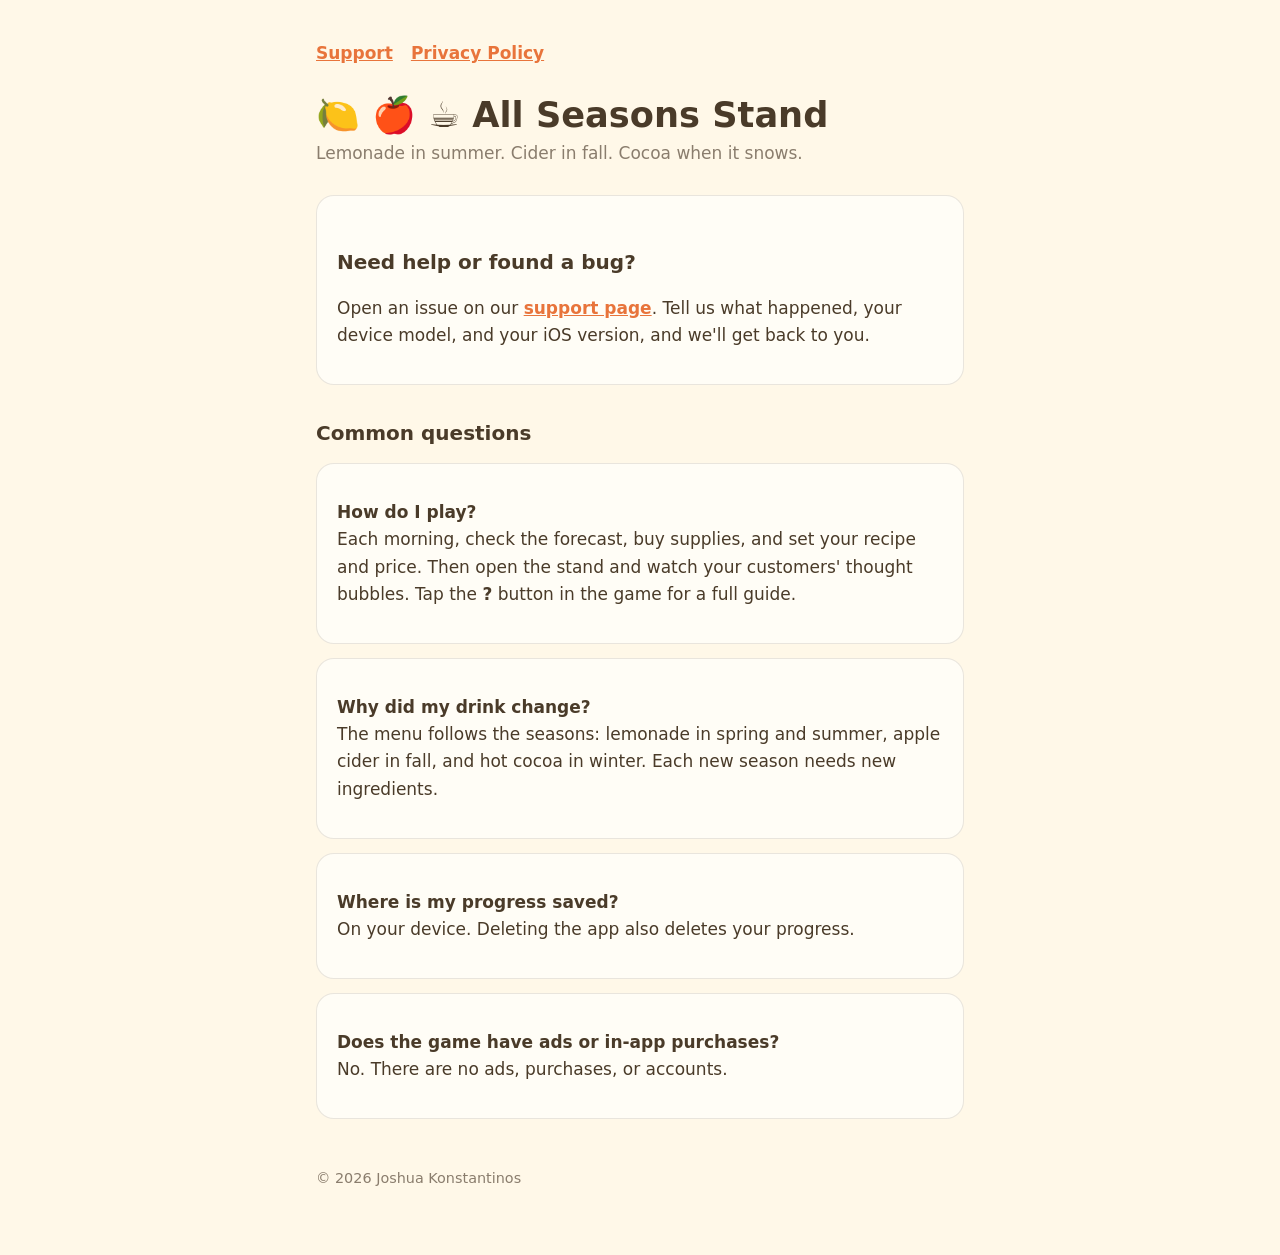
==== index.html @ 19e0eb2a "Support and privacy policy pages for All Seasons Stand" ====
<!doctype html>
<html lang="en">
<head>
<meta charset="utf-8">
<meta name="viewport" content="width=device-width, initial-scale=1">
<title>All Seasons Stand · Support</title>
<link rel="stylesheet" href="style.css">
</head>
<body>
<main>
  <nav><a href="./">Support</a><a href="privacy.html">Privacy Policy</a></nav>
  <h1>🍋 🍎 ☕️ All Seasons Stand</h1>
  <p class="sub">Lemonade in summer. Cider in fall. Cocoa when it snows.</p>

  <div class="card">
    <h2>Need help or found a bug?</h2>
    <p>Open an issue on our <a href="https://github.com/Joshfkon/all-seasons-stand-site/issues">support page</a>. Tell us what happened, your device model, and your iOS version, and we'll get back to you.</p>
  </div>

  <h2>Common questions</h2>
  <div class="card">
    <p><strong>How do I play?</strong><br>Each morning, check the forecast, buy supplies, and set your recipe and price. Then open the stand and watch your customers' thought bubbles. Tap the <strong>?</strong> button in the game for a full guide.</p>
  </div>
  <div class="card">
    <p><strong>Why did my drink change?</strong><br>The menu follows the seasons: lemonade in spring and summer, apple cider in fall, and hot cocoa in winter. Each new season needs new ingredients.</p>
  </div>
  <div class="card">
    <p><strong>Where is my progress saved?</strong><br>On your device. Deleting the app also deletes your progress.</p>
  </div>
  <div class="card">
    <p><strong>Does the game have ads or in-app purchases?</strong><br>No. There are no ads, purchases, or accounts.</p>
  </div>

  <footer>© 2026 Joshua Konstantinos</footer>
</main>
</body>
</html>
---- style.css ----
:root { --paper: #fff8e8; --card: #fffdf6; --ink: #4a3b29; --muted: #8a7d6d; --accent: #e8743b; }
* { box-sizing: border-box; }
body { margin: 0; background: var(--paper); color: var(--ink); font: 17px/1.6 ui-rounded, -apple-system, "SF Pro Rounded", system-ui, sans-serif; }
main { max-width: 680px; margin: 0 auto; padding: 40px 16px 64px; }
h1 { font-size: 2.2rem; line-height: 1.15; margin: 0 0 4px; }
h2 { font-size: 1.25rem; margin: 32px 0 6px; }
.sub { color: var(--muted); margin: 0 0 28px; }
.card { background: var(--card); border: 1.5px solid rgba(74,59,41,.12); border-radius: 18px; padding: 18px 20px; margin: 14px 0; }
a { color: var(--accent); font-weight: 600; }
nav { display: flex; gap: 18px; margin-bottom: 28px; }
footer { color: var(--muted); font-size: .9rem; margin-top: 48px; }
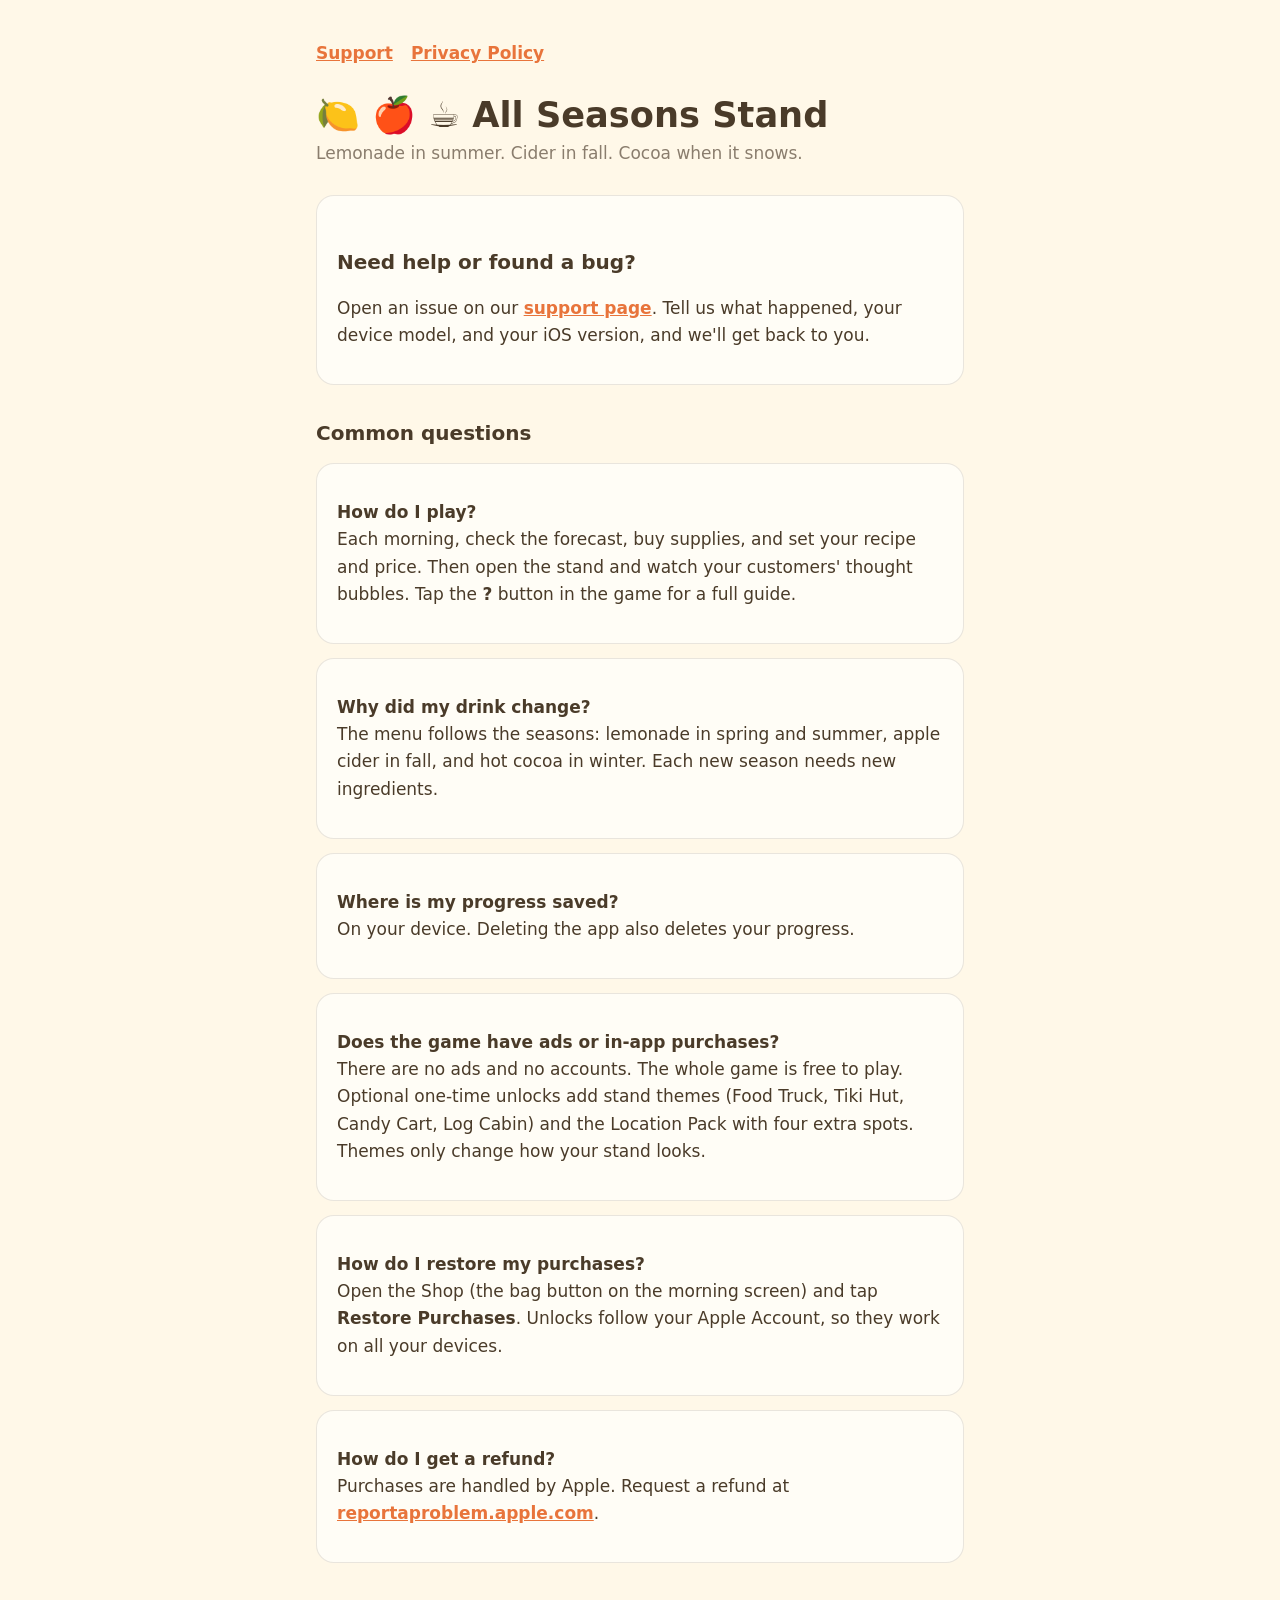
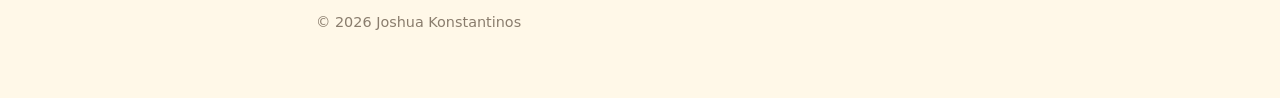
==== commit 423d76d6: "Describe optional in-app purchases, restore, and refunds" ====
--- a/index.html
+++ b/index.html
@@ -28,7 +28,13 @@
     <p><strong>Where is my progress saved?</strong><br>On your device. Deleting the app also deletes your progress.</p>
   </div>
   <div class="card">
-    <p><strong>Does the game have ads or in-app purchases?</strong><br>No. There are no ads, purchases, or accounts.</p>
+    <p><strong>Does the game have ads or in-app purchases?</strong><br>There are no ads and no accounts. The whole game is free to play. Optional one-time unlocks add stand themes (Food Truck, Tiki Hut, Candy Cart, Log Cabin) and the Location Pack with four extra spots. Themes only change how your stand looks.</p>
+  </div>
+  <div class="card">
+    <p><strong>How do I restore my purchases?</strong><br>Open the Shop (the bag button on the morning screen) and tap <strong>Restore Purchases</strong>. Unlocks follow your Apple Account, so they work on all your devices.</p>
+  </div>
+  <div class="card">
+    <p><strong>How do I get a refund?</strong><br>Purchases are handled by Apple. Request a refund at <a href="https://reportaproblem.apple.com">reportaproblem.apple.com</a>.</p>
   </div>
 
   <footer>© 2026 Joshua Konstantinos</footer>
